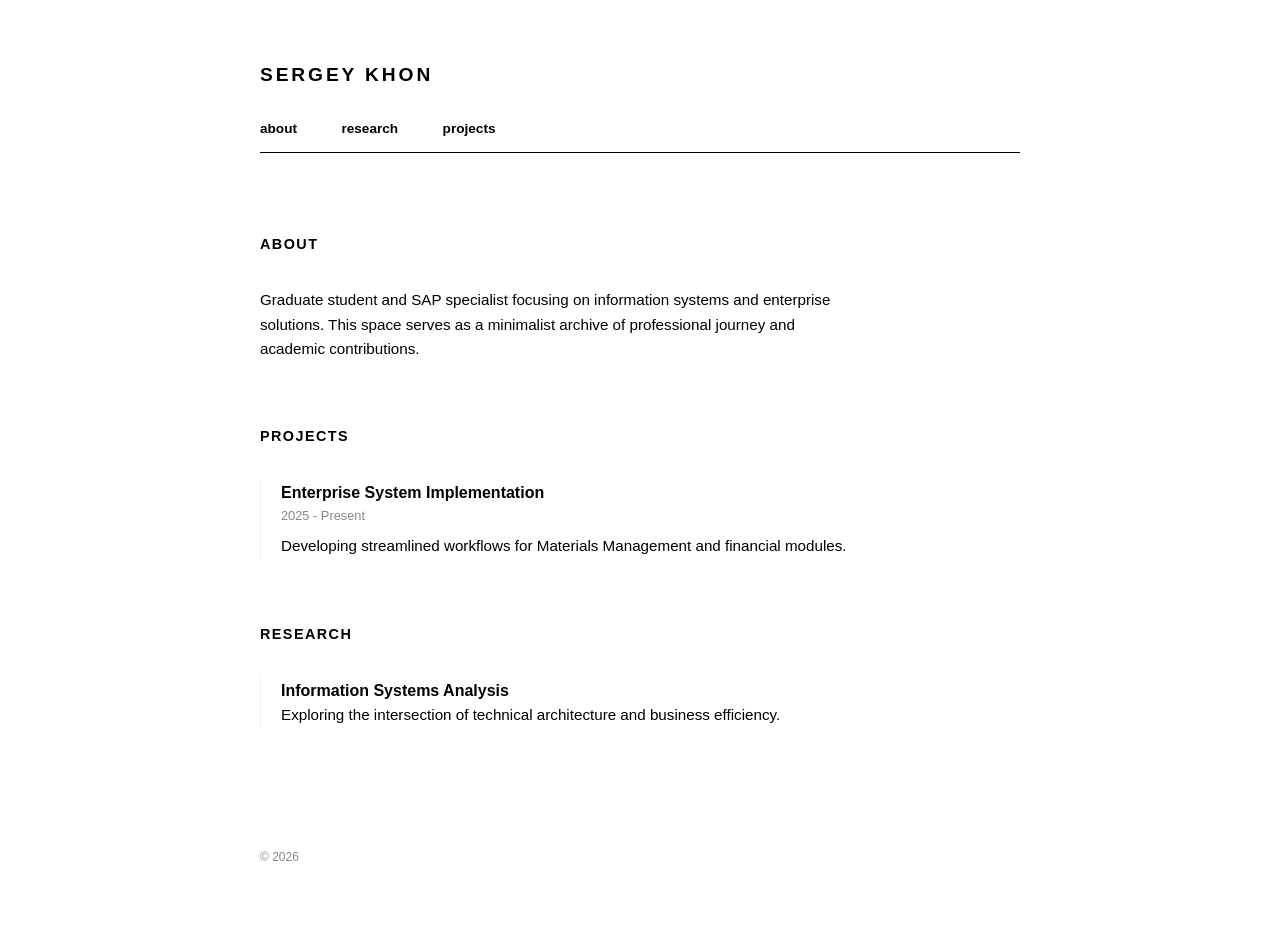
==== index.html @ 30d11b55 "mass intial publishing stage" ====
<!DOCTYPE html>
<html lang="en">
<head>
    <meta charset="UTF-8">
    <meta name="viewport" content="width=device-width, initial-scale=1.0">
    <title>Portfolio</title>
    <!-- This tag links your CSS file -->
    <link rel="stylesheet" href="style.css">
</head>
<body>

    <header>
        <h1>Sergey Khon</h1>
        <nav>
            <a href="index.html">About</a>
            <a href="research.html">Research</a>
            <a href="projects.html">Projects</a>
        </nav>
    </header>

    <main>
        <section id="about">
            <h2>About</h2>
            <p>Graduate student and SAP specialist focusing on information systems and enterprise solutions. This space serves as a minimalist archive of professional journey and academic contributions.</p>
        </section>

        <section id="projects">
            <h2>Projects</h2>
            <div class="item">
                <span class="item-title">Enterprise System Implementation</span>
                <span class="item-date">2025 - Present</span>
                <p>Developing streamlined workflows for Materials Management and financial modules.</p>
            </div>
        </section>

        <section id="research">
            <h2>Research</h2>
            <div class="item">
                <span class="item-title">Information Systems Analysis</span>
                <p>Exploring the intersection of technical architecture and business efficiency.</p>
            </div>
        </section>
    </main>

    <footer>
        &copy; 2026
    </footer>

</body>
</html>
---- style.css ----
/* Minimalist Reset */
* { 
    margin: 0; 
    padding: 0; 
    box-sizing: border-box; 
}

body {
    font-family: -apple-system, BlinkMacSystemFont, "Segoe UI", Roboto, Helvetica, Arial, sans-serif;
    line-height: 1.6;
    color: #000;
    background: #fff;
    max-width: 800px;
    margin: 0 auto;
    padding: 60px 20px;
}

header {
    margin-bottom: 80px;
}

h1 {
    font-size: 1.2rem;
    font-weight: 700;
    text-transform: uppercase;
    letter-spacing: 0.15em;
    margin-bottom: 24px;
}

/* Navigation */
nav {
    border-bottom: 1px solid #000;
    padding-bottom: 12px;
}

nav a {
    text-decoration: none;
    color: #000;
    margin-right: 40px;
    font-size: 0.85rem;
    font-weight: 600;
    text-transform: lowercase;
    transition: color 0.2s ease;
}

nav a:hover {
    color: #888;
}

/* Sections */
section {
    margin-bottom: 64px;
}

h2 {
    font-size: 0.9rem;
    text-transform: uppercase;
    letter-spacing: 0.1em;
    margin-bottom: 32px;
    font-weight: 700;
}

p {
    font-size: 0.95rem;
    color: #000;
    max-width: 600px;
}

.item {
    margin-bottom: 32px;
    border-left: 1px solid #eee;
    padding-left: 20px;
}

.item-title {
    display: block;
    font-weight: 600;
    font-size: 1rem;
}

.item-date {
    display: block;
    font-size: 0.8rem;
    color: #888;
    margin-bottom: 8px;
}

footer {
    margin-top: 120px;
    font-size: 0.75rem;
    color: #888;
    text-transform: lowercase;
}
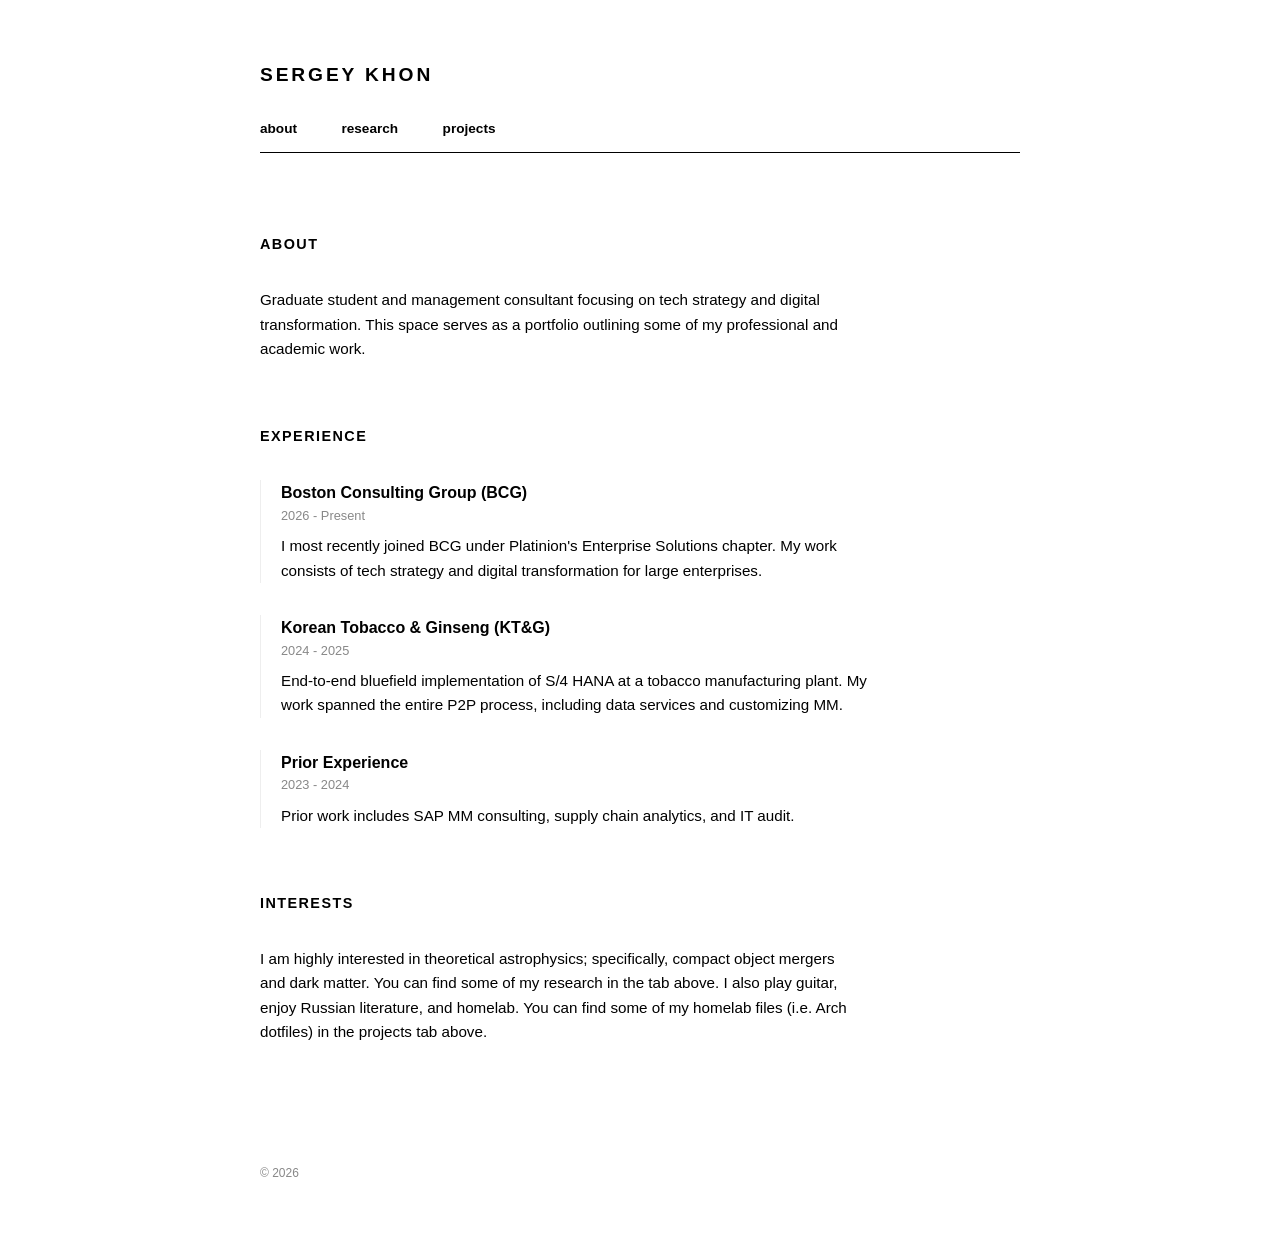
==== commit 16c7039c: "mass initial release" ====
--- a/index.html
+++ b/index.html
@@ -21,26 +21,46 @@
     <main>
         <section id="about">
             <h2>About</h2>
-            <p>Graduate student and SAP specialist focusing on information systems and enterprise solutions. This space serves as a minimalist archive of professional journey and academic contributions.</p>
+            <p>Graduate student and management consultant focusing on tech strategy and digital transformation. 
+                This space serves as a portfolio outlining some of my professional and academic work.</p>
         </section>
 
-        <section id="projects">
-            <h2>Projects</h2>
+        <section id="experience">
+            <h2>Experience</h2>
+
             <div class="item">
-                <span class="item-title">Enterprise System Implementation</span>
-                <span class="item-date">2025 - Present</span>
-                <p>Developing streamlined workflows for Materials Management and financial modules.</p>
+                <span class="item-title">Boston Consulting Group (BCG)</span>
+                <span class="item-date">2026 - Present</span>
+                <p>I most recently joined BCG under Platinion's Enterprise Solutions chapter.
+                    My work consists of tech strategy and digital transformation for large enterprises.
+                </p>
             </div>
+
+            <div class="item">
+                <span class="item-title">Korean Tobacco & Ginseng (KT&G)</span>
+                <span class="item-date">2024 - 2025</span>
+                <p>End-to-end bluefield implementation of S/4 HANA at a tobacco manufacturing plant. My work spanned
+                    the entire P2P process, including data services and customizing MM.
+                </p>
+            </div>
+            
+            <div class="item">
+                <span class="item-title">Prior Experience</span>
+                <span class="item-date">2023 - 2024</span>
+                <p>Prior work includes SAP MM consulting, supply chain analytics, and IT audit.
+                </p>
+            </div>
+
+
         </section>
-
-        <section id="research">
-            <h2>Research</h2>
-            <div class="item">
-                <span class="item-title">Information Systems Analysis</span>
-                <p>Exploring the intersection of technical architecture and business efficiency.</p>
-            </div>
-        </section>
+ 
     </main>
+        <section id="interests">
+        <h2>Interests</h2>
+            <p>I am highly interested in theoretical astrophysics; specifically, compact object mergers and dark matter. 
+                You can find some of my research in the tab above. I also play guitar, enjoy Russian literature,
+                and homelab. You can find some of my homelab files (i.e. Arch dotfiles) in the projects tab above.</p>
+    </section>
 
     <footer>
         &copy; 2026
--- a/style.css
+++ b/style.css
@@ -85,6 +85,22 @@
     margin-bottom: 8px;
 }
 
+/* Project Links */
+.project-link {
+    color: #000;
+    text-decoration: underline;
+    text-underline-offset: 4px; /* A little extra space looks really clean */
+    font-weight: 600;
+    transition: opacity 0.2s ease; /* Matches your nav transition exactly */
+}
+
+/* Grouping the hovers so they are identical */
+nav a:hover, 
+.project-link:hover {
+    opacity: 0.5;
+    cursor: pointer;
+}
+
 footer {
     margin-top: 120px;
     font-size: 0.75rem;
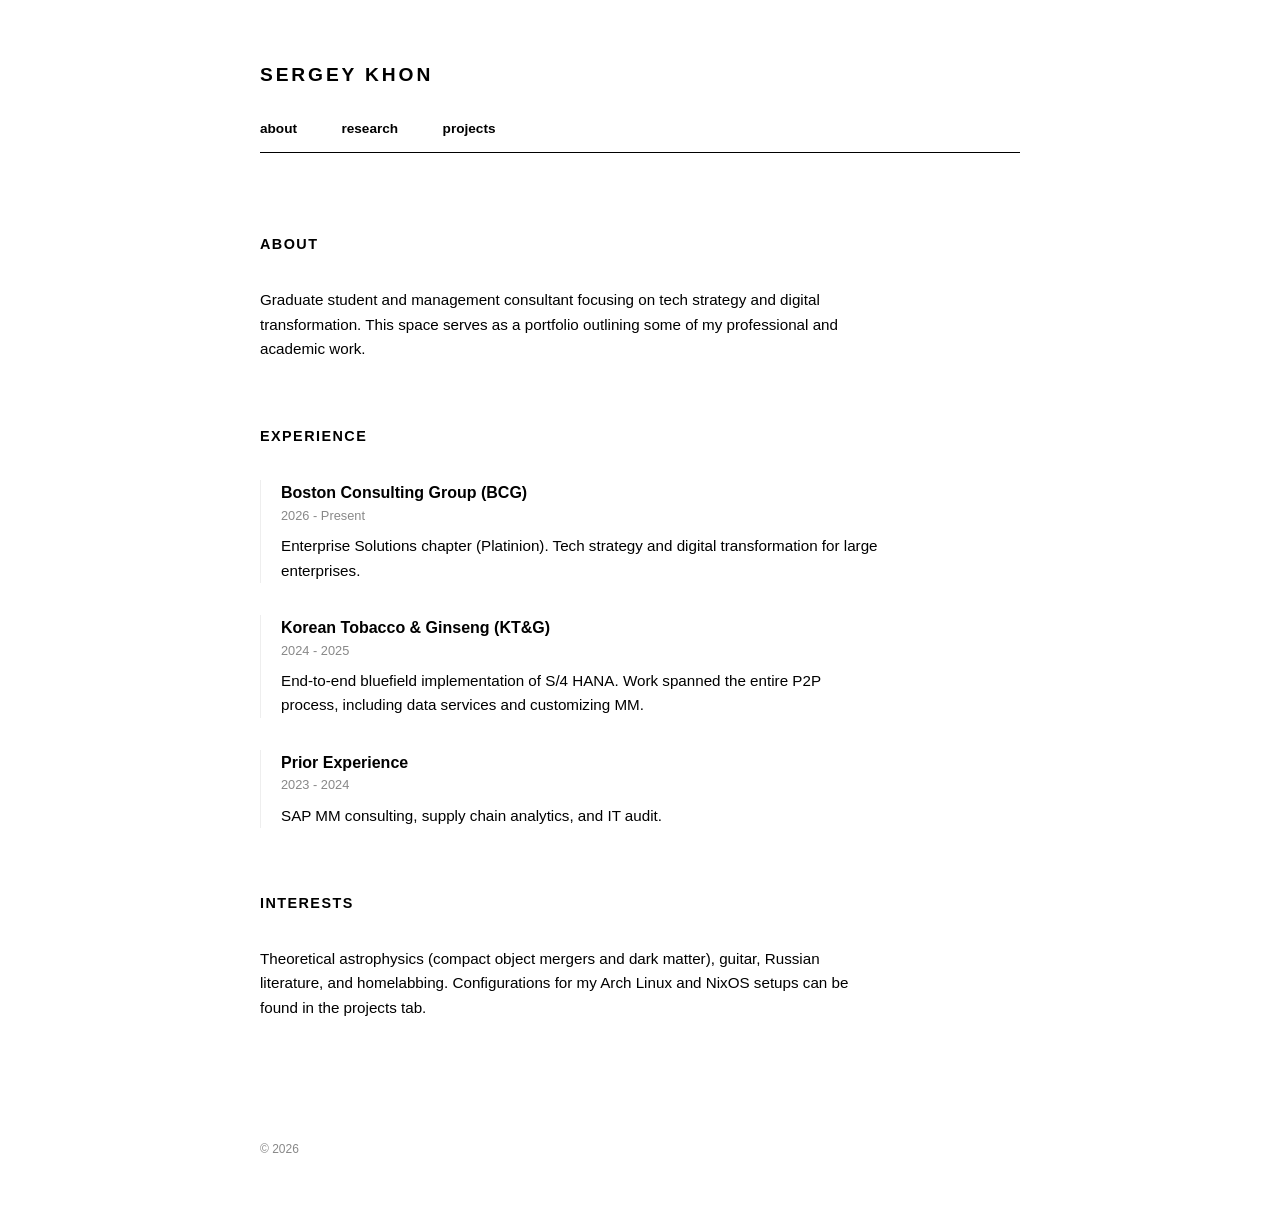
==== commit 5f5345e8: "force rebuild" ====
--- a/index.html
+++ b/index.html
@@ -3,8 +3,7 @@
 <head>
     <meta charset="UTF-8">
     <meta name="viewport" content="width=device-width, initial-scale=1.0">
-    <title>Portfolio</title>
-    <!-- This tag links your CSS file -->
+    <title>Sergey Khon</title>
     <link rel="stylesheet" href="style.css">
 </head>
 <body>
@@ -12,9 +11,9 @@
     <header>
         <h1>Sergey Khon</h1>
         <nav>
-            <a href="index.html">About</a>
-            <a href="research.html">Research</a>
-            <a href="projects.html">Projects</a>
+            <a href="index.html">about</a>
+            <a href="research.html">research</a>
+            <a href="projects.html">projects</a>
         </nav>
     </header>
 
@@ -22,7 +21,7 @@
         <section id="about">
             <h2>About</h2>
             <p>Graduate student and management consultant focusing on tech strategy and digital transformation. 
-                This space serves as a portfolio outlining some of my professional and academic work.</p>
+               This space serves as a portfolio outlining some of my professional and academic work.</p>
         </section>
 
         <section id="experience">
@@ -31,36 +30,28 @@
             <div class="item">
                 <span class="item-title">Boston Consulting Group (BCG)</span>
                 <span class="item-date">2026 - Present</span>
-                <p>I most recently joined BCG under Platinion's Enterprise Solutions chapter.
-                    My work consists of tech strategy and digital transformation for large enterprises.
-                </p>
+                <p>Enterprise Solutions chapter (Platinion). Tech strategy and digital transformation for large enterprises.</p>
             </div>
 
             <div class="item">
                 <span class="item-title">Korean Tobacco & Ginseng (KT&G)</span>
                 <span class="item-date">2024 - 2025</span>
-                <p>End-to-end bluefield implementation of S/4 HANA at a tobacco manufacturing plant. My work spanned
-                    the entire P2P process, including data services and customizing MM.
-                </p>
+                <p>End-to-end bluefield implementation of S/4 HANA. Work spanned the entire P2P process, including data services and customizing MM.</p>
             </div>
             
             <div class="item">
                 <span class="item-title">Prior Experience</span>
                 <span class="item-date">2023 - 2024</span>
-                <p>Prior work includes SAP MM consulting, supply chain analytics, and IT audit.
-                </p>
+                <p>SAP MM consulting, supply chain analytics, and IT audit.</p>
             </div>
+        </section>
 
-
+        <section id="interests">
+            <h2>Interests</h2>
+            <p>Theoretical astrophysics (compact object mergers and dark matter), guitar, Russian literature, and homelabbing. 
+               Configurations for my Arch Linux and NixOS setups can be found in the projects tab.</p>
         </section>
- 
     </main>
-        <section id="interests">
-        <h2>Interests</h2>
-            <p>I am highly interested in theoretical astrophysics; specifically, compact object mergers and dark matter. 
-                You can find some of my research in the tab above. I also play guitar, enjoy Russian literature,
-                and homelab. You can find some of my homelab files (i.e. Arch dotfiles) in the projects tab above.</p>
-    </section>
 
     <footer>
         &copy; 2026
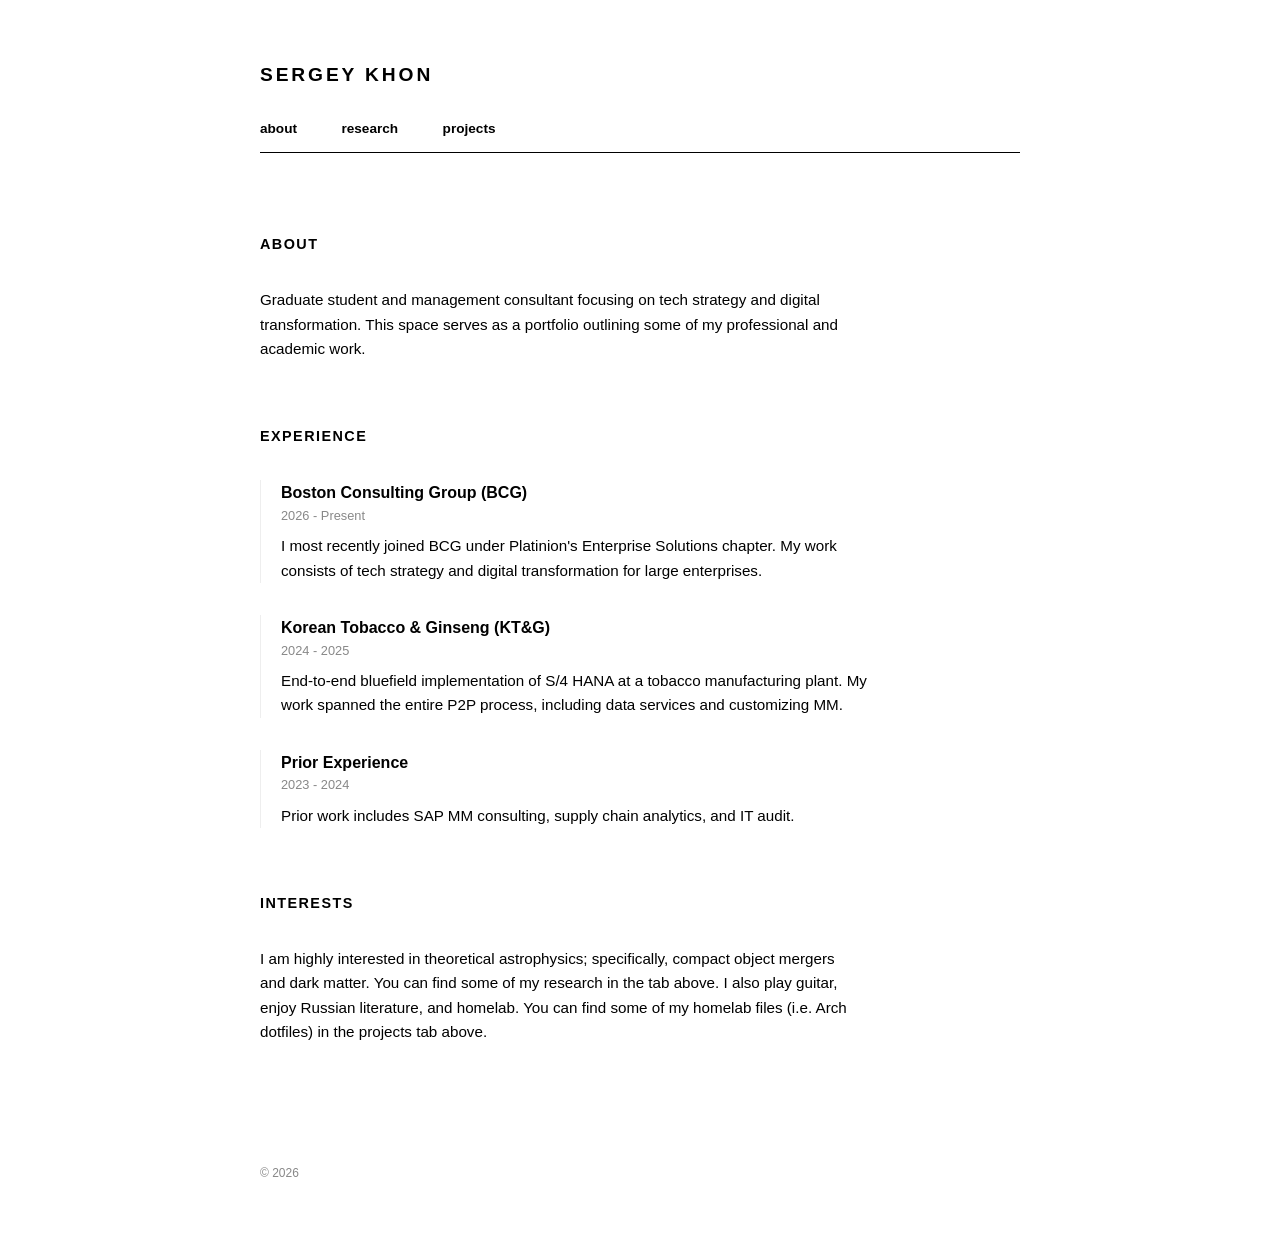
==== commit 78a9bcec: "force rebuild" ====
--- a/index.html
+++ b/index.html
@@ -21,7 +21,7 @@
         <section id="about">
             <h2>About</h2>
             <p>Graduate student and management consultant focusing on tech strategy and digital transformation. 
-               This space serves as a portfolio outlining some of my professional and academic work.</p>
+                This space serves as a portfolio outlining some of my professional and academic work.</p>
         </section>
 
         <section id="experience">
@@ -30,26 +30,29 @@
             <div class="item">
                 <span class="item-title">Boston Consulting Group (BCG)</span>
                 <span class="item-date">2026 - Present</span>
-                <p>Enterprise Solutions chapter (Platinion). Tech strategy and digital transformation for large enterprises.</p>
+                <p>I most recently joined BCG under Platinion's Enterprise Solutions chapter. 
+                    My work consists of tech strategy and digital transformation for large enterprises. </p>
             </div>
 
             <div class="item">
                 <span class="item-title">Korean Tobacco & Ginseng (KT&G)</span>
                 <span class="item-date">2024 - 2025</span>
-                <p>End-to-end bluefield implementation of S/4 HANA. Work spanned the entire P2P process, including data services and customizing MM.</p>
+                <p>End-to-end bluefield implementation of S/4 HANA at a tobacco manufacturing plant. 
+                    My work spanned the entire P2P process, including data services and customizing MM. </p>
             </div>
             
             <div class="item">
                 <span class="item-title">Prior Experience</span>
                 <span class="item-date">2023 - 2024</span>
-                <p>SAP MM consulting, supply chain analytics, and IT audit.</p>
+                <p>Prior work includes SAP MM consulting, supply chain analytics, and IT audit.</p>
             </div>
         </section>
 
         <section id="interests">
             <h2>Interests</h2>
-            <p>Theoretical astrophysics (compact object mergers and dark matter), guitar, Russian literature, and homelabbing. 
-               Configurations for my Arch Linux and NixOS setups can be found in the projects tab.</p>
+            <p>I am highly interested in theoretical astrophysics; specifically, compact object mergers and dark matter. 
+                You can find some of my research in the tab above. I also play guitar, enjoy Russian literature, and homelab. 
+                You can find some of my homelab files (i.e. Arch dotfiles) in the projects tab above.</p>
         </section>
     </main>
 
@@ -58,4 +61,4 @@
     </footer>
 
 </body>
-</html>+</html> 
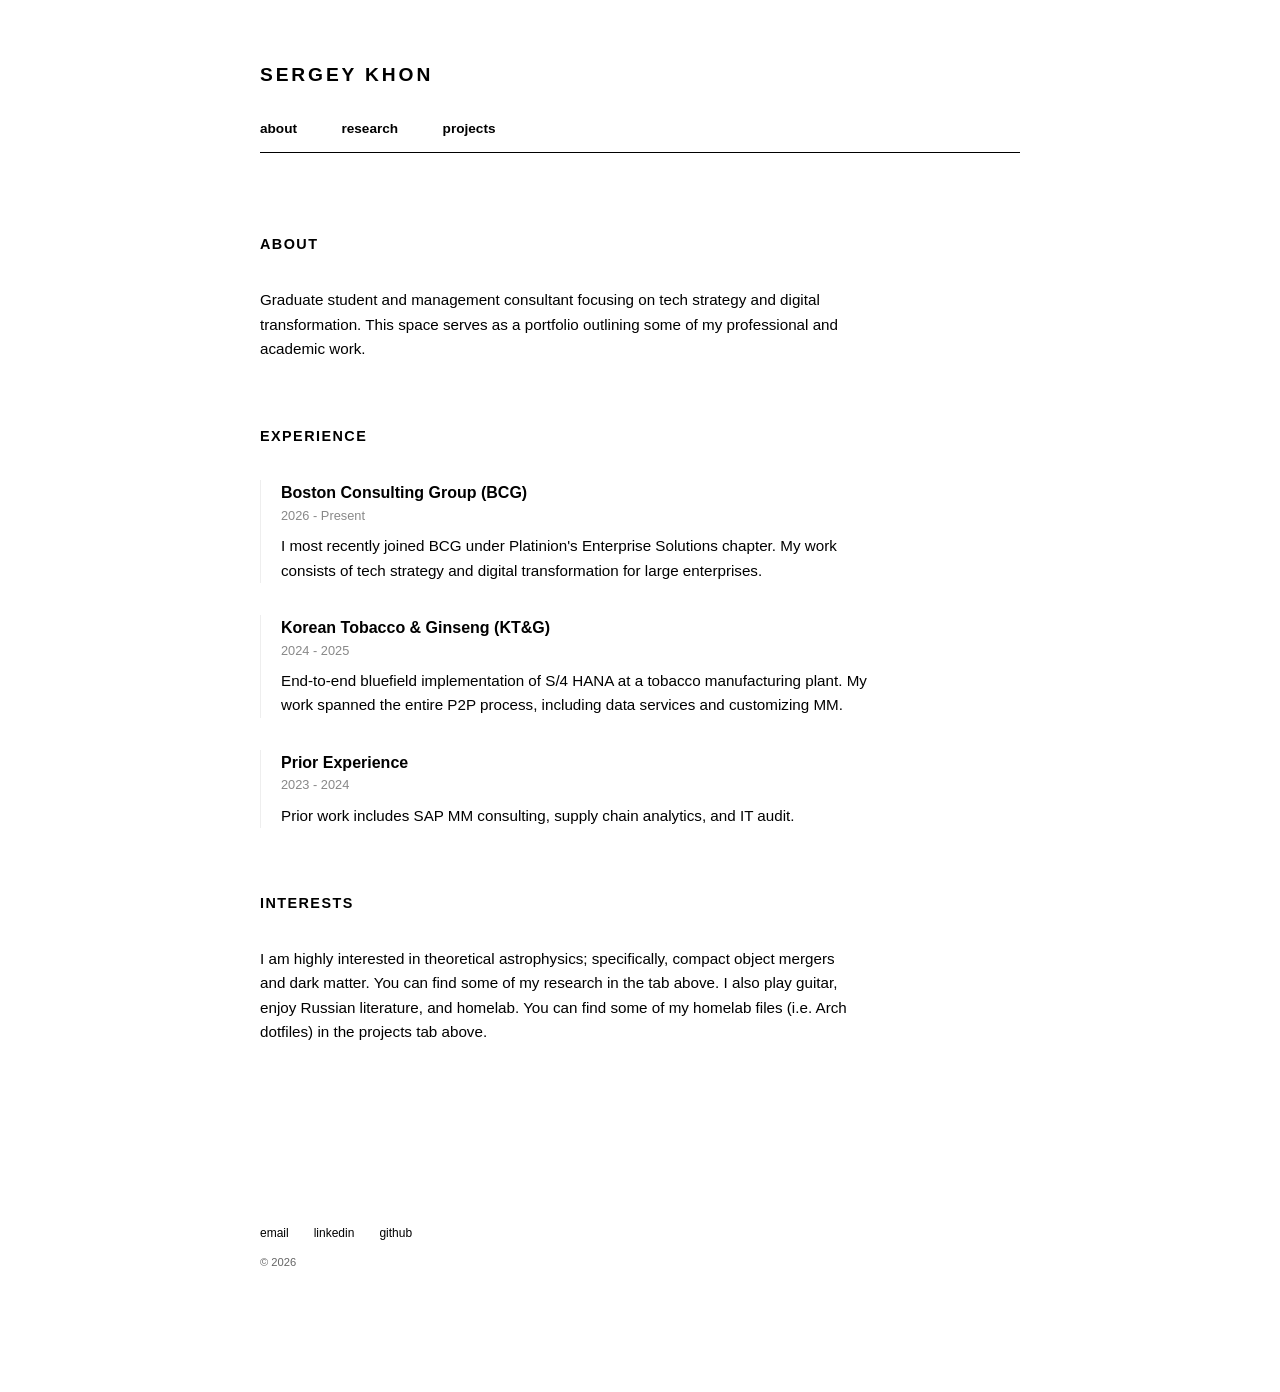
==== commit 3d13d51c: "added contact footer" ====
--- a/index.html
+++ b/index.html
@@ -56,9 +56,14 @@
         </section>
     </main>
 
-    <footer>
-        &copy; 2026
-    </footer>
+<footer class="contact-footer">
+    <div class="footer-links">
+        <a href="mailto:skhon@iu.edu" target="_blank">email</a>
+        <a href="https://www.linkedin.com/in/sergeykhonv/" target="_blank">linkedin</a>
+        <a href="https://github.com/serjkhon" target="_blank">github</a>
+    </div>
+    <p>&copy; 2026</p>
+</footer>
 
 </body>
 </html> 
--- a/style.css
+++ b/style.css
@@ -106,4 +106,38 @@
     font-size: 0.75rem;
     color: #888;
     text-transform: lowercase;
+}
+
+
+.contact-footer {
+    margin-top: 180px;      /* Keeps that deep "lowered" look you liked */
+    padding-top: 0;         /* You can set this to 0 now that the line is gone */
+    border-top: none;       /* This removes the line! */
+    margin-bottom: 60px;    /* Extra space so it's not hugging the very bottom of the screen */
+}
+
+.footer-links {
+    margin-bottom: 8px;
+    display: flex;         /* Helps with spacing things in a row */
+    gap: 25px;            /* Clean, consistent space between links */
+}
+
+.footer-links a {
+    color: #000;
+    text-decoration: none;
+    text-transform: lowercase; /* Matches your nav bar perfectly */
+    font-size: 0.75rem;
+    font-weight: 500;
+    transition: opacity 0.2s ease;
+}
+
+.footer-links a:hover {
+    opacity: 0.5;
+}
+
+.contact-footer p {
+    font-size: 0.7rem;
+    color: #000;
+    margin-top: 10px;
+    opacity: 0.6;
 }
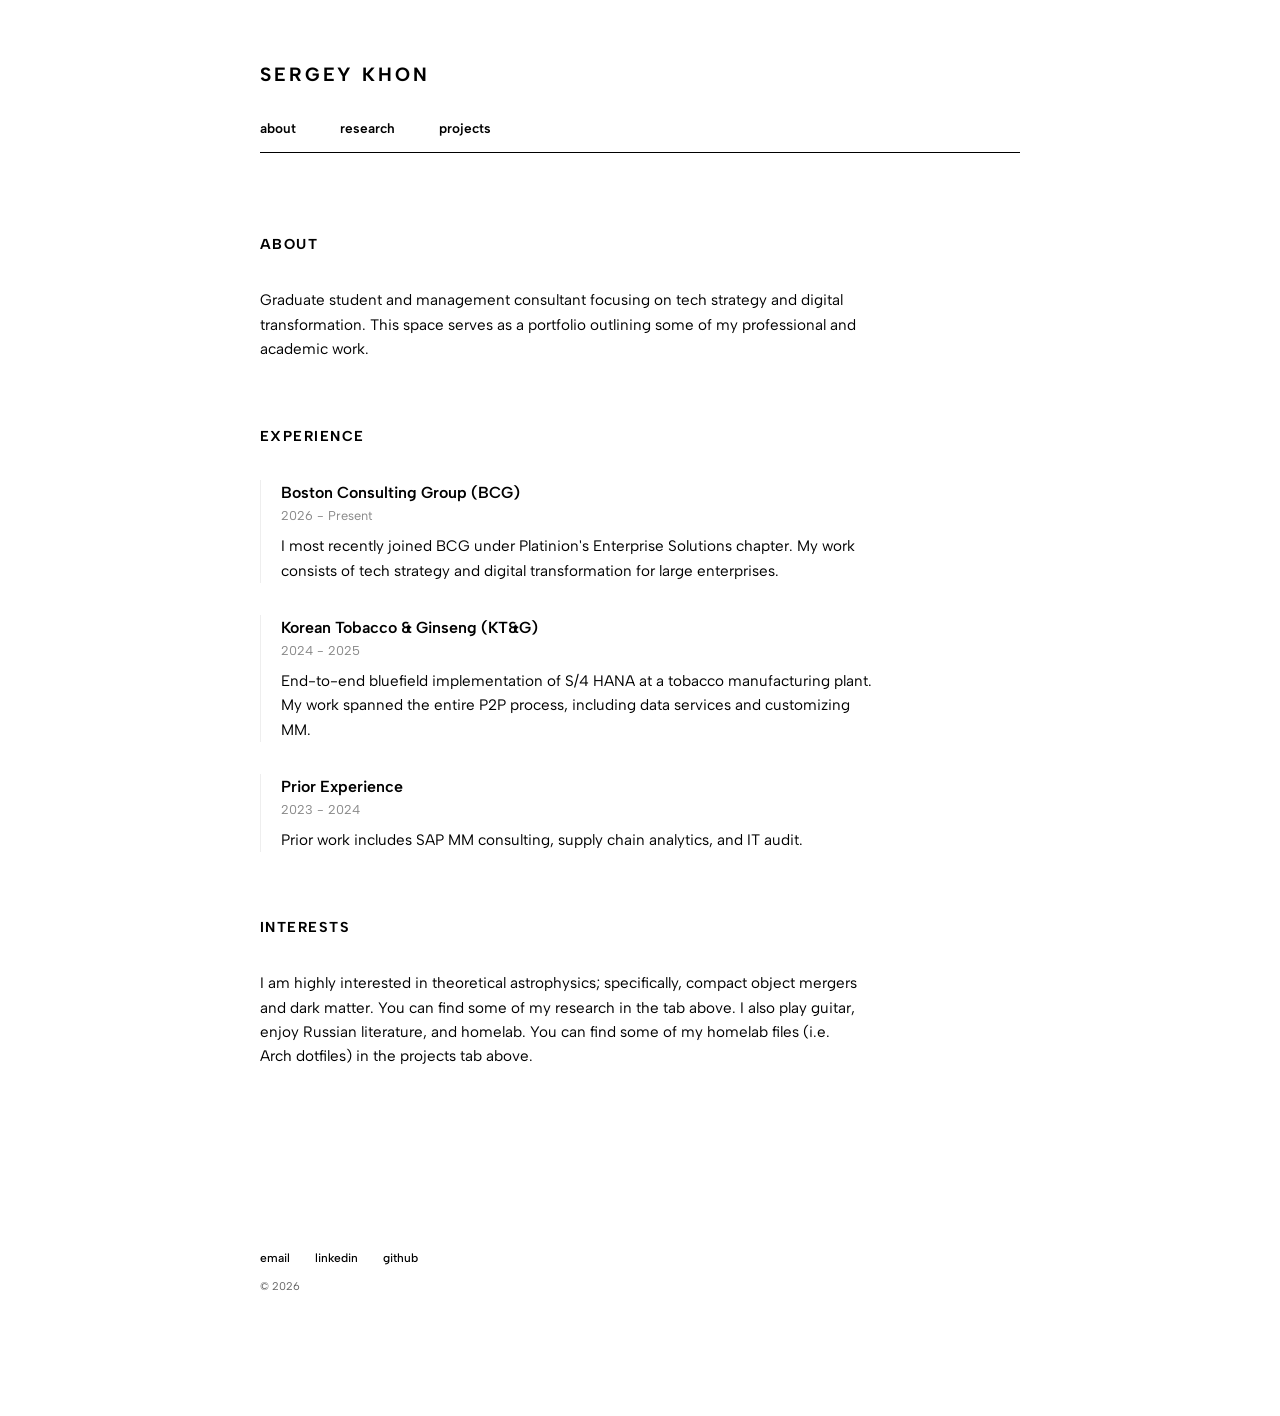
==== commit 8080b68b: "added fonts" ====
--- a/index.html
+++ b/index.html
@@ -4,6 +4,11 @@
     <meta charset="UTF-8">
     <meta name="viewport" content="width=device-width, initial-scale=1.0">
     <title>Sergey Khon</title>
+
+    <link rel="preconnect" href="https://fonts.googleapis.com">
+    <link rel="preconnect" href="https://fonts.gstatic.com" crossorigin>
+    <link href="https://fonts.googleapis.com/css2?family=Albert+Sans:ital,wght@0,100..900;1,100..900&display=swap" rel="stylesheet">
+
     <link rel="stylesheet" href="style.css">
 </head>
 <body>
--- a/style.css
+++ b/style.css
@@ -6,7 +6,7 @@
 }
 
 body {
-    font-family: -apple-system, BlinkMacSystemFont, "Segoe UI", Roboto, Helvetica, Arial, sans-serif;
+    font-family: 'Albert Sans', sans-serif;
     line-height: 1.6;
     color: #000;
     background: #fff;
@@ -89,9 +89,9 @@
 .project-link {
     color: #000;
     text-decoration: underline;
-    text-underline-offset: 4px; /* A little extra space looks really clean */
+    text-underline-offset: 4px; 
     font-weight: 600;
-    transition: opacity 0.2s ease; /* Matches your nav transition exactly */
+    transition: opacity 0.2s ease; 
 }
 
 /* Grouping the hovers so they are identical */
@@ -110,22 +110,22 @@
 
 
 .contact-footer {
-    margin-top: 180px;      /* Keeps that deep "lowered" look you liked */
-    padding-top: 0;         /* You can set this to 0 now that the line is gone */
-    border-top: none;       /* This removes the line! */
-    margin-bottom: 60px;    /* Extra space so it's not hugging the very bottom of the screen */
+    margin-top: 180px;
+    padding-top: 0;      
+    border-top: none;      
+    margin-bottom: 60px;   
 }
 
 .footer-links {
     margin-bottom: 8px;
-    display: flex;         /* Helps with spacing things in a row */
-    gap: 25px;            /* Clean, consistent space between links */
+    display: flex; 
+    gap: 25px; 
 }
 
 .footer-links a {
     color: #000;
     text-decoration: none;
-    text-transform: lowercase; /* Matches your nav bar perfectly */
+    text-transform: lowercase; 
     font-size: 0.75rem;
     font-weight: 500;
     transition: opacity 0.2s ease;
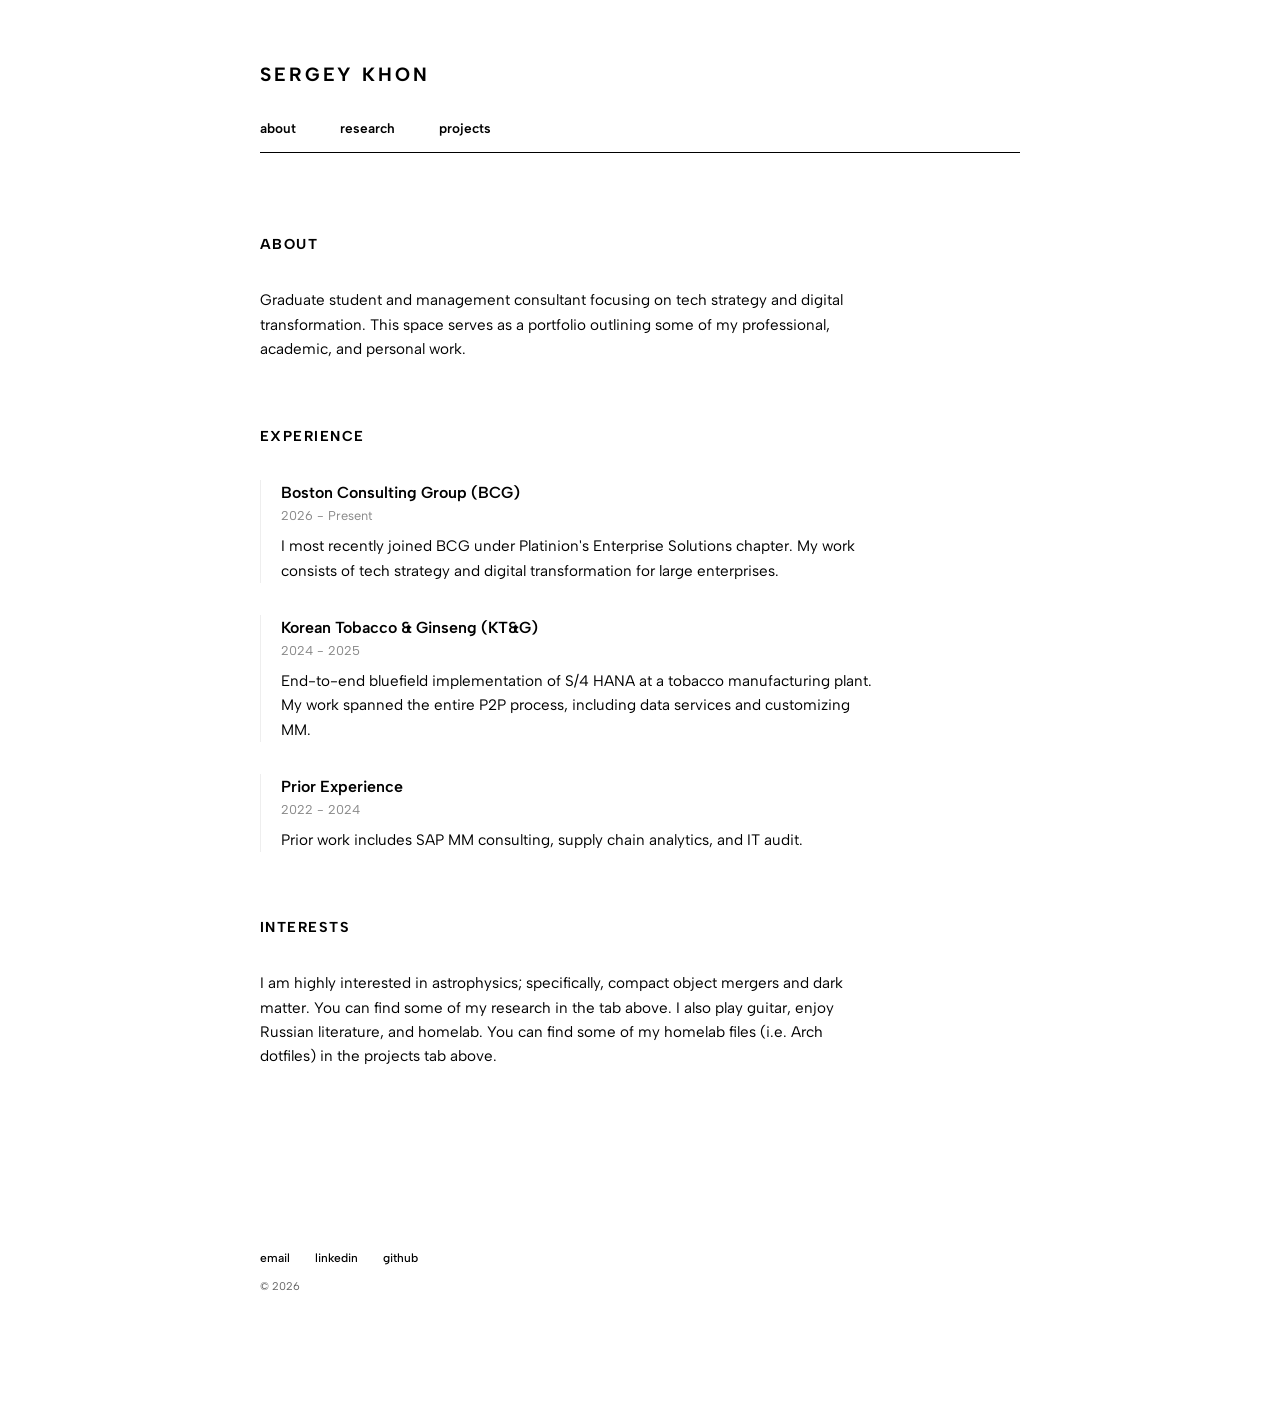
==== commit 33f61cc6: "minor wording changes, added new project, linked limestone to projs" ====
--- a/index.html
+++ b/index.html
@@ -26,7 +26,7 @@
         <section id="about">
             <h2>About</h2>
             <p>Graduate student and management consultant focusing on tech strategy and digital transformation. 
-                This space serves as a portfolio outlining some of my professional and academic work.</p>
+                This space serves as a portfolio outlining some of my professional, academic, and personal work.</p>
         </section>
 
         <section id="experience">
@@ -48,14 +48,14 @@
             
             <div class="item">
                 <span class="item-title">Prior Experience</span>
-                <span class="item-date">2023 - 2024</span>
+                <span class="item-date">2022 - 2024</span>
                 <p>Prior work includes SAP MM consulting, supply chain analytics, and IT audit.</p>
             </div>
         </section>
 
         <section id="interests">
             <h2>Interests</h2>
-            <p>I am highly interested in theoretical astrophysics; specifically, compact object mergers and dark matter. 
+            <p>I am highly interested in astrophysics; specifically, compact object mergers and dark matter. 
                 You can find some of my research in the tab above. I also play guitar, enjoy Russian literature, and homelab. 
                 You can find some of my homelab files (i.e. Arch dotfiles) in the projects tab above.</p>
         </section>
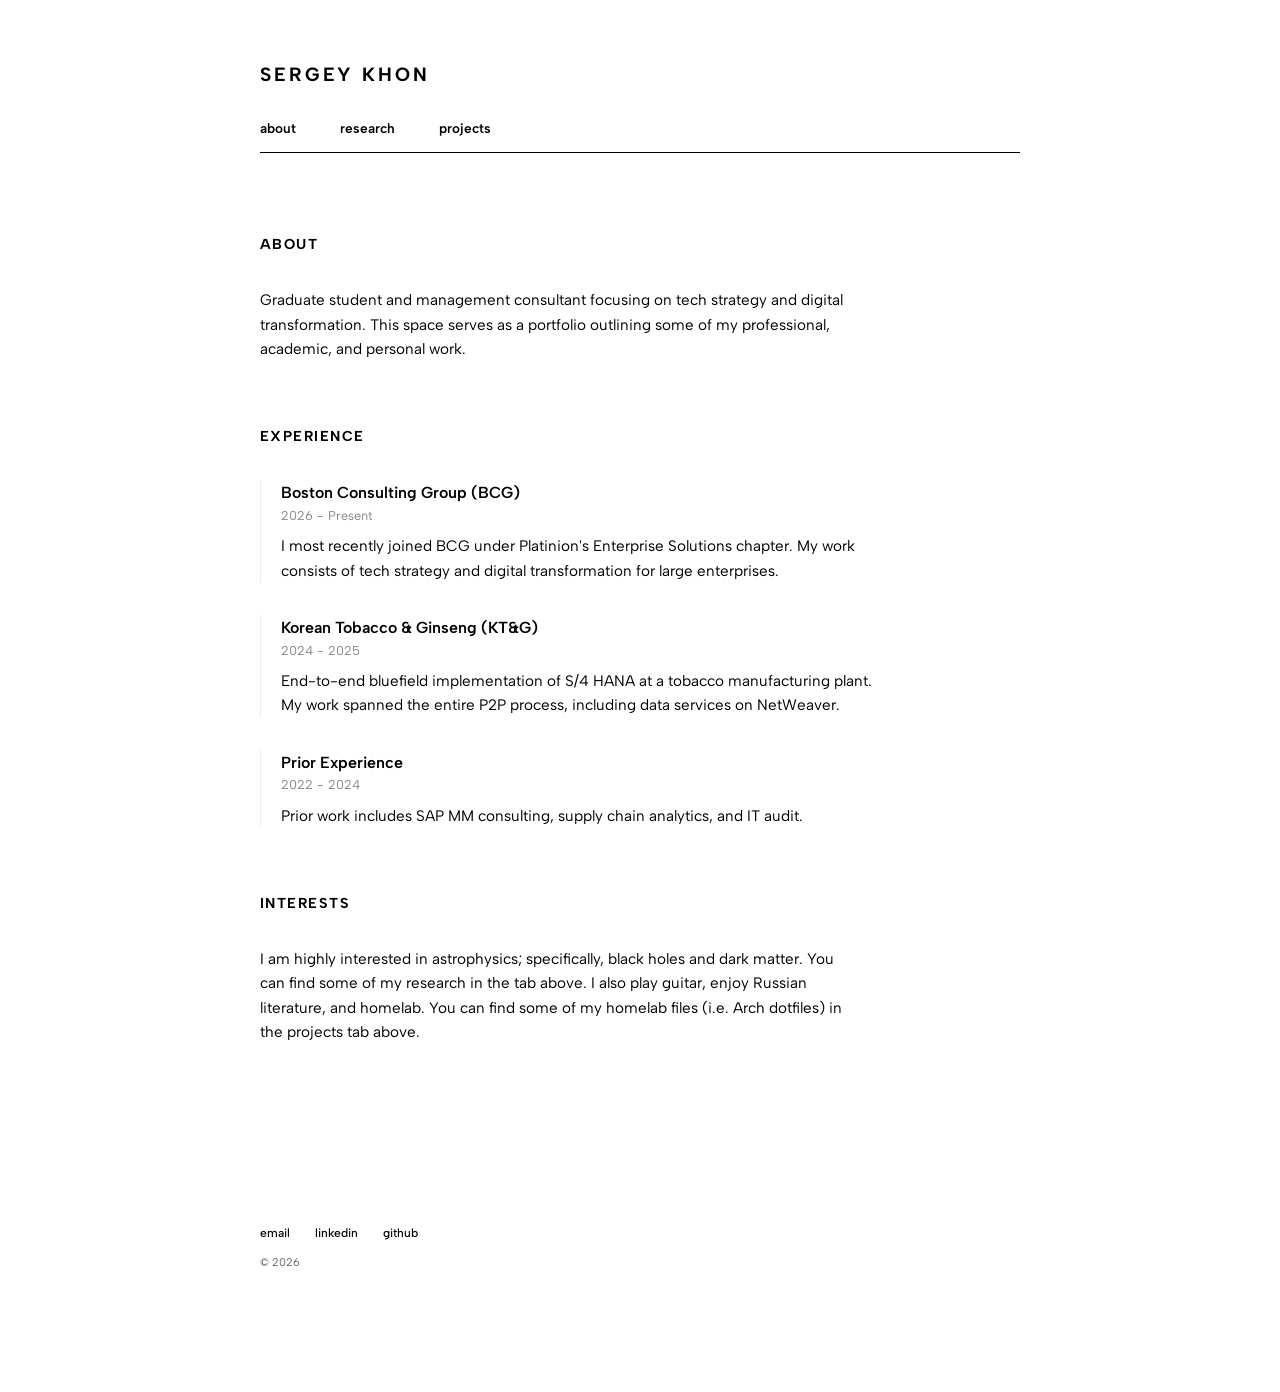
==== commit 2bba92d4: "minor formatting changes in all pages" ====
--- a/index.html
+++ b/index.html
@@ -43,7 +43,7 @@
                 <span class="item-title">Korean Tobacco & Ginseng (KT&G)</span>
                 <span class="item-date">2024 - 2025</span>
                 <p>End-to-end bluefield implementation of S/4 HANA at a tobacco manufacturing plant. 
-                    My work spanned the entire P2P process, including data services and customizing MM. </p>
+                    My work spanned the entire P2P process, including data services on NetWeaver. </p>
             </div>
             
             <div class="item">
@@ -55,7 +55,7 @@
 
         <section id="interests">
             <h2>Interests</h2>
-            <p>I am highly interested in astrophysics; specifically, compact object mergers and dark matter. 
+            <p>I am highly interested in astrophysics; specifically, black holes and dark matter. 
                 You can find some of my research in the tab above. I also play guitar, enjoy Russian literature, and homelab. 
                 You can find some of my homelab files (i.e. Arch dotfiles) in the projects tab above.</p>
         </section>
